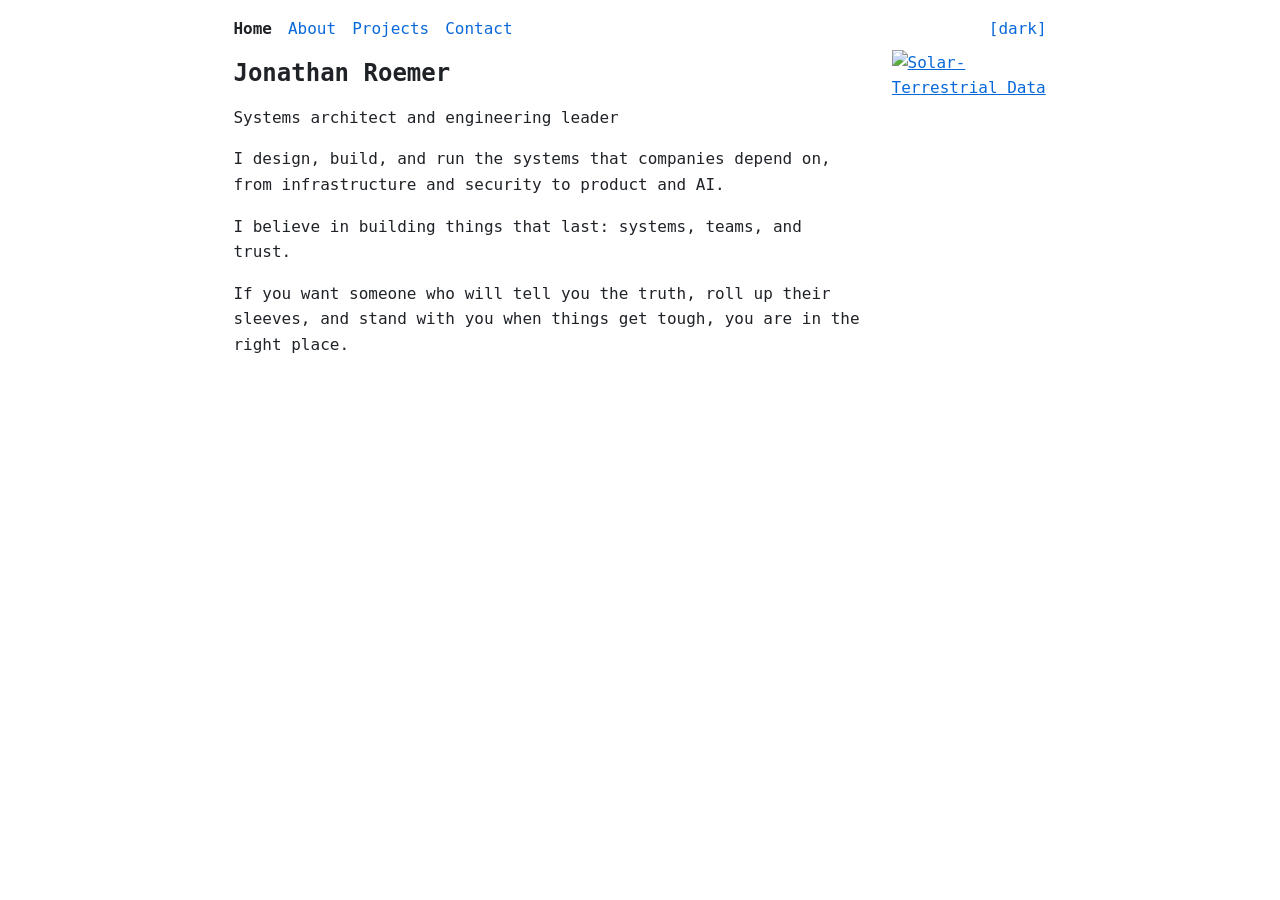
==== index.html @ d5a54487 "Point the nav at the canonical URLs The Workers asset server serves about.html at /about and 307s /a" ====
<!doctype html>
<html lang="en">
  <head>
    <meta charset="utf-8" />
    <meta name="viewport" content="width=device-width, initial-scale=1" />
    <title>Jonathan Roemer</title>
    <meta
      name="description"
      content="Systems architect and engineering leader. Infrastructure, security, and AI."
    />
    <link rel="stylesheet" href="style.css" />
    <script src="theme.js" defer></script>
  </head>
  <body>
    <a href="#main" class="visually-hidden">Skip to content</a>
    <div class="page-wrapper">
      <header>
        <nav>
          <a href="/" aria-current="page">Home</a>
          <a href="/about">About</a>
          <a href="/projects">Projects</a>
          <a href="/contact">Contact</a>
          <button
            class="theme-toggle"
            id="theme-toggle"
            onclick="toggleTheme()"
            type="button"
          >
            [dark]
          </button>
        </nav>
      </header>
      <div class="content-wrap">
        <main id="main">
          <h1>Jonathan Roemer</h1>
          <p>Systems architect and engineering leader</p>
          <p>
            I design, build, and run the systems that companies depend on, from
            infrastructure and security to product and AI.
          </p>
          <p>
            I believe in building things that last: systems, teams, and trust.
          </p>
          <p>
            If you want someone who will tell you the truth, roll up their
            sleeves, and stand with you when things get tough, you are in the
            right place.
          </p>
        </main>
        <aside class="solar-widget">
          <!-- Informational link to a third party; the host redirects to HTTPS. -->
          <!-- nosemgrep: html.security.plaintext-http-link.plaintext-http-link -->
          <a href="http://www.hamqsl.com/solar.html">
            <img
              src="http://www.hamqsl.com/solarn0nbh.php"
              width="155"
              height="530"
              title="Click to add Solar-Terrestrial Data to your website!"
              alt="Solar-Terrestrial Data"
            />
          </a>
        </aside>
      </div>
    </div>
  </body>
</html>
---- style.css ----
/* === Reset / Base === */

*,
*::before,
*::after {
  box-sizing: border-box;
}

body {
  margin: 0;
  padding: 0;
}

html {
  scroll-behavior: smooth;
}

/* === Font Face === */

@font-face {
  font-family: "Atkinson Hyperlegible Mono";
  font-style: normal;
  font-weight: 400;
  font-display: swap;
  src: url(fonts/AtkinsonHyperlegibleMono-Regular.woff2) format("woff2");
}

@font-face {
  font-family: "Atkinson Hyperlegible Mono";
  font-style: normal;
  font-weight: 700;
  font-display: swap;
  src: url(fonts/AtkinsonHyperlegibleMono-Bold.woff2) format("woff2");
}

/* === Color Scheme: Light (default) === */

:root {
  --bg: #ffffff;
  --text: #1f2328;
  --accent: #0969da;
  --accent-hover: #218bff;
  --muted: #6e7781;
  --secondary: #57606a;
  --border: #d0d7de;
  --code-bg: #f6f8fa;
  --red: #cf222e;
  --green: #116329;
  --yellow: #4d2d00;
  --magenta: #8250df;
  --cyan: #1b7c83;
}

/* === Color Scheme: Dark (auto) === */

@media (prefers-color-scheme: dark) {
  :root {
    --bg: #30363d;
    --text: #e6edf3;
    --accent: #58a6ff;
    --accent-hover: #79c0ff;
    --muted: #b1bac4;
    --secondary: #6e7681;
    --border: #484f58;
    --code-bg: #484f58;
    --red: #ff7b72;
    --green: #3fb950;
    --yellow: #d29922;
    --magenta: #bc8cff;
    --cyan: #39c5cf;
  }
}

/* === Manual Theme Overrides === */

html[data-theme="light"] {
  --bg: #ffffff;
  --text: #1f2328;
  --accent: #0969da;
  --accent-hover: #218bff;
  --muted: #6e7781;
  --secondary: #57606a;
  --border: #d0d7de;
  --code-bg: #f6f8fa;
  --red: #cf222e;
  --green: #116329;
  --yellow: #4d2d00;
  --magenta: #8250df;
  --cyan: #1b7c83;
}

html[data-theme="dark"] {
  --bg: #30363d;
  --text: #e6edf3;
  --accent: #58a6ff;
  --accent-hover: #79c0ff;
  --muted: #b1bac4;
  --secondary: #6e7681;
  --border: #484f58;
  --code-bg: #484f58;
  --red: #ff7b72;
  --green: #3fb950;
  --yellow: #d29922;
  --magenta: #bc8cff;
  --cyan: #39c5cf;
}

/* === Layout === */

body {
  font-family: "Atkinson Hyperlegible Mono", monospace;
  color: var(--text);
  background: var(--bg);
  line-height: 1.6;
}

.page-wrapper {
  width: max-content;
  max-width: 95vw;
  margin: 0 auto;
  padding: 0 1rem;
}

.content-wrap {
  display: flex;
  gap: 2rem;
  align-items: flex-start;
}

main {
  width: 65ch;
  flex-shrink: 0;
  padding: 1rem 0;
}

.solar-widget {
  display: flex;
  justify-content: center;
  padding: 0.5rem 0 1rem;
  /* Reserve the column so the page does not reflow when the image arrives. */
  flex: 0 0 155px;
}

.solar-widget img {
  display: block;
  width: 155px;
  height: auto;
  aspect-ratio: 155 / 530;
  max-width: 100%;
}

/* === Typography === */

h1,
h2,
h3 {
  font-weight: 700;
  line-height: 1.3;
}

h1 {
  font-size: 1.5rem;
  margin-top: 0;
}

h2 {
  font-size: 1.25rem;
}

h3 {
  font-size: 1.1rem;
}

a {
  color: var(--accent);
}

a:hover,
a:focus {
  color: var(--accent-hover);
}

p {
  margin: 1rem 0;
}

/* === Navigation === */

header {
  padding: 1rem 0 0;
}

nav {
  display: flex;
  flex-wrap: wrap;
  align-items: center;
  gap: 1rem;
}

nav a {
  text-decoration: none;
}

nav a:hover,
nav a:focus {
  text-decoration: underline;
}

nav a[aria-current="page"] {
  font-weight: 700;
  text-decoration: none;
  color: var(--text);
}

.theme-toggle {
  background: none;
  border: none;
  color: var(--accent);
  font-family: inherit;
  font-size: inherit;
  cursor: pointer;
  padding: 0;
  margin-left: auto;
}

.theme-toggle:hover,
.theme-toggle:focus {
  color: var(--accent-hover);
}

/* === Content Elements === */

hr {
  border: none;
  border-top: 1px solid var(--border);
  margin: 2rem 0;
}

blockquote {
  border-left: 3px solid var(--border);
  margin: 1rem 0;
  padding: 0.25rem 1rem;
  color: var(--secondary);
}

code {
  background: var(--code-bg);
  padding: 0.15rem 0.3rem;
  font-family: inherit;
  font-size: 0.95em;
}

/* === EchoLink node tooltip === */

.leet-node {
  position: relative;
}

.leet-node::after {
  content: "For l33t :D";
  position: absolute;
  left: 50%;
  bottom: calc(100% + 0.45rem);
  transform: translateX(-50%);
  background: var(--code-bg);
  border: 1px solid var(--border);
  color: var(--text);
  font-size: 0.75rem;
  line-height: 1.4;
  padding: 0.05rem 0.4rem;
  white-space: nowrap;
  z-index: 1;
}

.leet-node::before,
.leet-node::after {
  opacity: 0;
  visibility: hidden;
  transition:
    opacity 0.1s ease-out,
    visibility 0.1s;
}

.leet-node:hover::before,
.leet-node:hover::after {
  opacity: 1;
  visibility: visible;
}

.leet-node::before {
  content: "";
  position: absolute;
  left: 50%;
  bottom: calc(100% + 0.1rem);
  transform: translateX(-50%);
  border: 0.35rem solid transparent;
  border-bottom-width: 0;
  border-top-color: var(--border);
  z-index: 1;
}

/* === Work Highlights === */

article {
  margin: 2rem 0;
}

article h2 {
  margin-bottom: 0.5rem;
}

article p {
  margin: 0.5rem 0;
}

/* === Projects === */

.project-status {
  color: var(--muted);
  font-weight: 400;
  font-size: 0.875rem;
}

/* === Footer === */

footer {
  padding: 1rem 0;
  color: var(--muted);
  font-size: 0.875rem;
}

footer hr {
  margin: 1.5rem 0 1rem;
}

/* === Utility === */

.visually-hidden {
  position: absolute;
  width: 1px;
  height: 1px;
  padding: 0;
  margin: -1px;
  overflow: hidden;
  clip: rect(0, 0, 0, 0);
  white-space: nowrap;
  border: 0;
}

/* === Print === */

@media print {
  body {
    color: #000;
    background: #fff;
  }

  a {
    color: #000;
    text-decoration: underline;
  }

  nav,
  .theme-toggle {
    display: none;
  }

  .leet-node::before,
  .leet-node::after {
    display: none;
  }
}

/* === Responsive === */

@media (max-width: 768px) {
  h1 {
    font-size: 1.3rem;
  }

  h2 {
    font-size: 1.15rem;
  }

  .page-wrapper {
    width: auto;
    max-width: 100%;
  }

  .content-wrap {
    display: block;
  }

  main {
    width: auto;
    padding: 0.75rem 0;
  }

  header {
    padding: 0.75rem 0 0;
  }

  footer {
    padding: 0.75rem 0;
  }
}
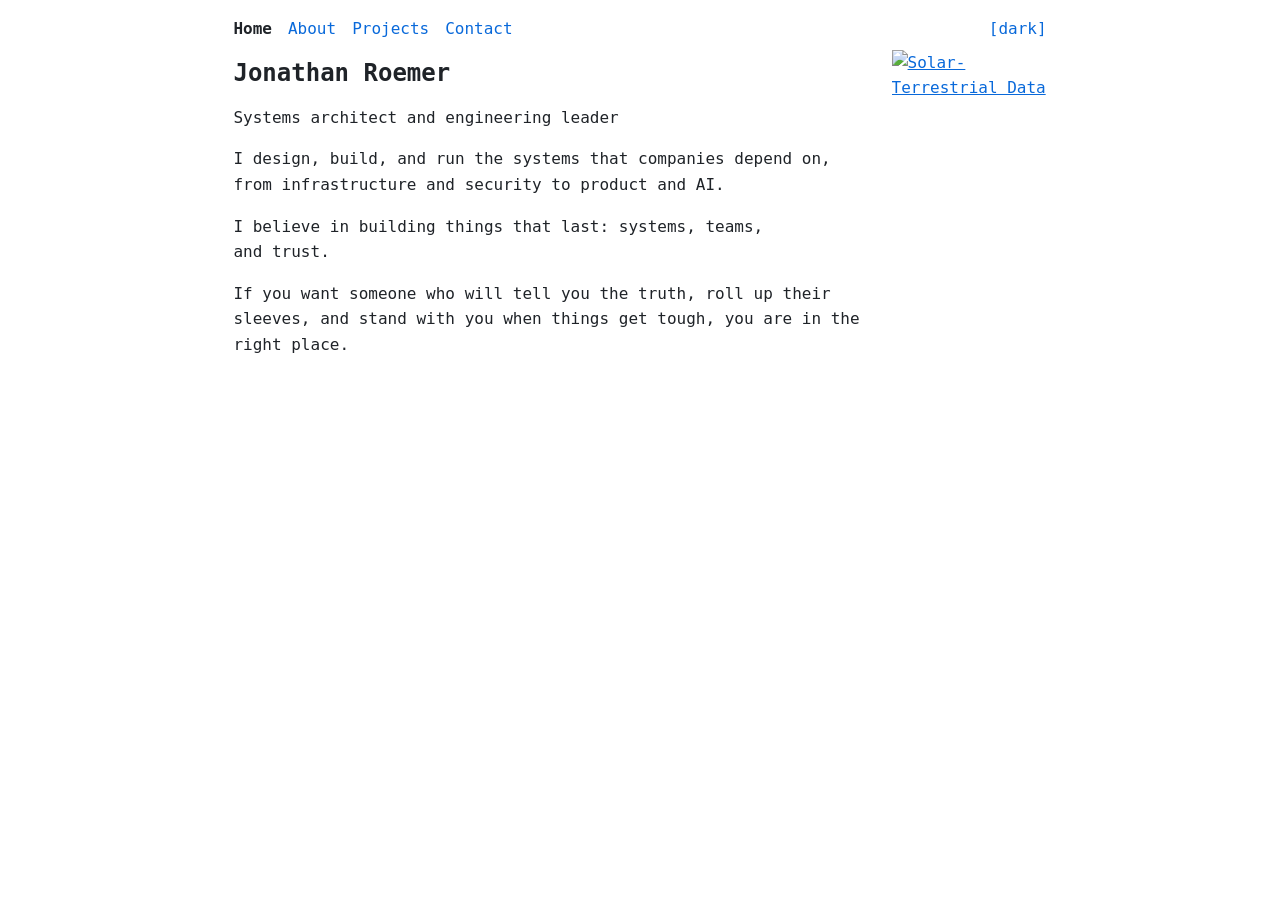
==== commit 2e7a5d87: "Adopt modern-web niceties: OG tags, view transitions, prerender - Open Graph, Twitter card, and cano" ====
--- a/index.html
+++ b/index.html
@@ -8,8 +8,19 @@
       name="description"
       content="Systems architect and engineering leader. Infrastructure, security, and AI."
     />
+    <link rel="canonical" href="https://pid1.space/" />
+    <meta property="og:type" content="website" />
+    <meta property="og:site_name" content="Jonathan Roemer" />
+    <meta property="og:title" content="Jonathan Roemer" />
+    <meta property="og:description" content="Systems architect and engineering leader. Infrastructure, security, and AI." />
+    <meta property="og:url" content="https://pid1.space/" />
+    <meta name="twitter:card" content="summary" />
+    <meta name="color-scheme" content="light dark" />
     <link rel="stylesheet" href="style.css" />
     <script src="theme.js" defer></script>
+    <script type="speculationrules">
+      { "prerender": [{ "where": { "href_matches": "/*" }, "eagerness": "moderate" }] }
+    </script>
   </head>
   <body>
     <a href="#main" class="visually-hidden">Skip to content</a>
--- a/style.css
+++ b/style.css
@@ -13,6 +13,22 @@
 
 html {
   scroll-behavior: smooth;
+}
+
+/* Cross-fade between pages on same-origin navigation. Browsers without
+   support simply navigate normally. */
+@view-transition {
+  navigation: auto;
+}
+
+@media (prefers-reduced-motion: reduce) {
+  html {
+    scroll-behavior: auto;
+  }
+
+  @view-transition {
+    navigation: none;
+  }
 }
 
 /* === Font Face === */
@@ -36,6 +52,7 @@
 /* === Color Scheme: Light (default) === */
 
 :root {
+  color-scheme: light dark;
   --bg: #ffffff;
   --text: #1f2328;
   --accent: #0969da;
@@ -74,6 +91,7 @@
 /* === Manual Theme Overrides === */
 
 html[data-theme="light"] {
+  color-scheme: light;
   --bg: #ffffff;
   --text: #1f2328;
   --accent: #0969da;
@@ -90,6 +108,7 @@
 }
 
 html[data-theme="dark"] {
+  color-scheme: dark;
   --bg: #30363d;
   --text: #e6edf3;
   --accent: #58a6ff;
@@ -156,6 +175,16 @@
 h3 {
   font-weight: 700;
   line-height: 1.3;
+}
+
+h1,
+h2,
+h3 {
+  text-wrap: balance;
+}
+
+p {
+  text-wrap: pretty;
 }
 
 h1 {
@@ -305,7 +334,7 @@
   margin: 2rem 0;
 }
 
-article h2 {
+article h3 {
   margin-bottom: 0.5rem;
 }
 
@@ -314,6 +343,22 @@
 }
 
 /* === Projects === */
+
+/* The grouping heading carries the space; the first project under it should
+   not add its own on top. */
+.project-group + .project-group {
+  margin-top: 2.5rem;
+}
+
+.project-group > h2 {
+  margin-bottom: 0;
+  padding-bottom: 0.3rem;
+  border-bottom: 1px solid var(--border);
+}
+
+.project-group > article:first-of-type {
+  margin-top: 1rem;
+}
 
 .project-status {
   color: var(--muted);
@@ -347,6 +392,22 @@
   border: 0;
 }
 
+/* The skip link stays hidden until a keyboard user tabs to it. */
+.visually-hidden:focus {
+  position: fixed;
+  top: 0.5rem;
+  left: 0.5rem;
+  width: auto;
+  height: auto;
+  padding: 0.25rem 0.5rem;
+  margin: 0;
+  overflow: visible;
+  clip: auto;
+  background: var(--bg);
+  border: 1px solid var(--border);
+  z-index: 10;
+}
+
 /* === Print === */
 
 @media print {
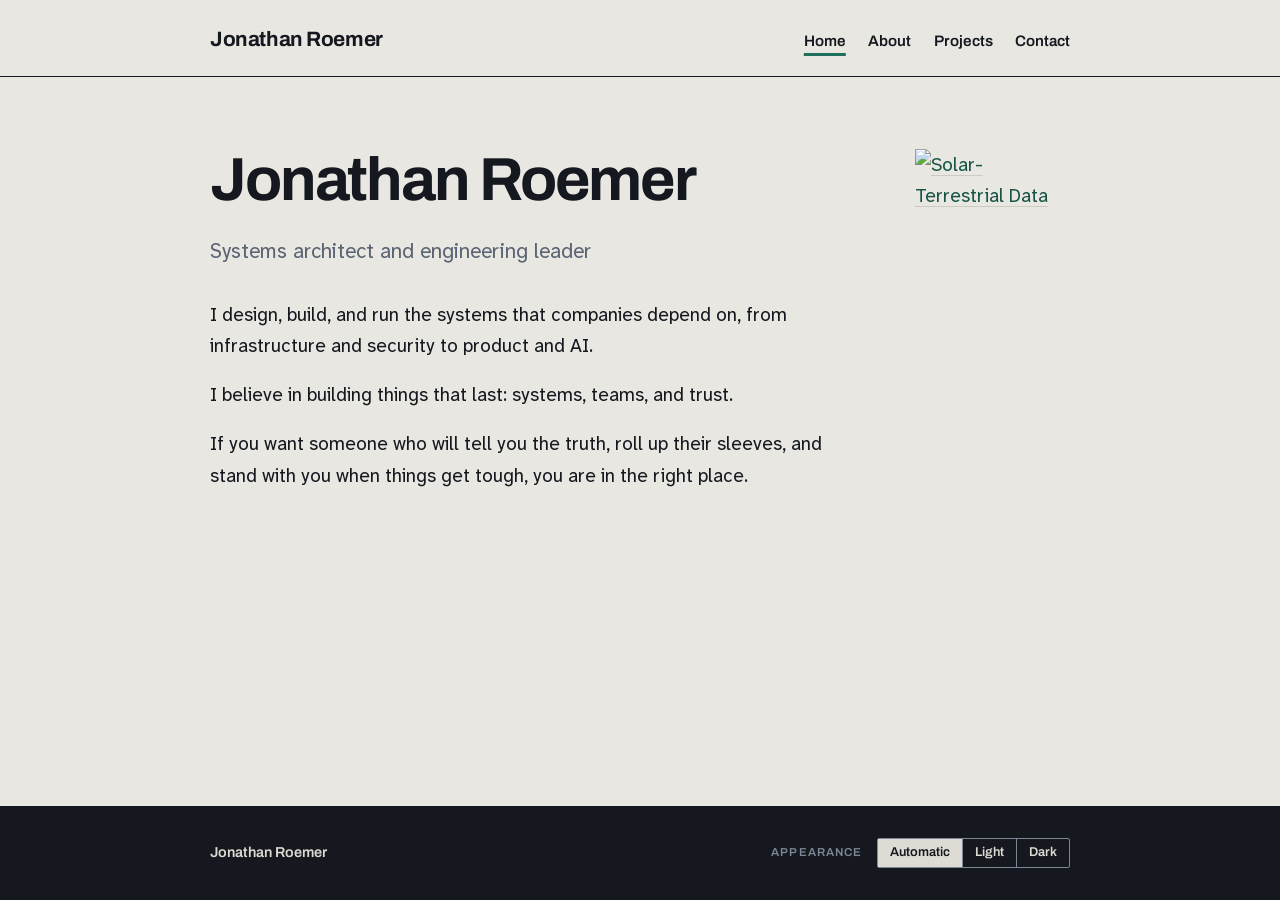
==== commit 489c997a: "Redesign the site on the Cygnus Strategy design system Stone ground, ink structure and verdigris sig" ====
--- a/index.html
+++ b/index.html
@@ -16,6 +16,10 @@
     <meta property="og:url" content="https://pid1.space/" />
     <meta name="twitter:card" content="summary" />
     <meta name="color-scheme" content="light dark" />
+    <script type="application/ld+json">{"@context": "https://schema.org", "@type": "Person", "@id": "https://pid1.space/#me", "name": "Jonathan Roemer", "url": "https://pid1.space/", "description": "Systems architect and engineering leader. Infrastructure, security, and AI.", "jobTitle": "Senior Principal Systems Architect", "worksFor": [{"@type": "Organization", "name": "Cytracom"}, {"@type": "Organization", "name": "Cygnus Strategy", "url": "https://cygnusstrategy.com/"}], "alumniOf": [{"@type": "CollegeOrUniversity", "name": "University of Connecticut"}, {"@type": "CollegeOrUniversity", "name": "Arcadia University"}], "sameAs": ["https://github.com/pid1", "https://linkedin.com/in/jroemer", "https://www.qrz.com/db/KA1PID"]}</script>
+    <script>try{var t=localStorage.getItem("theme");if(t==="light"||t==="dark")document.documentElement.setAttribute("data-theme",t)}catch(e){}</script>
+    <link rel="preload" href="fonts/AtkinsonHyperlegibleNext-Variable.woff2" as="font" type="font/woff2" crossorigin />
+    <link rel="preload" href="fonts/Archivo-500-700.woff2" as="font" type="font/woff2" crossorigin />
     <link rel="stylesheet" href="style.css" />
     <script src="theme.js" defer></script>
     <script type="speculationrules">
@@ -24,54 +28,69 @@
   </head>
   <body>
     <a href="#main" class="visually-hidden">Skip to content</a>
-    <div class="page-wrapper">
-      <header>
-        <nav>
+    <header class="masthead">
+      <div class="wrap masthead-inner">
+        <a class="masthead-name" href="/">Jonathan Roemer</a>
+        <nav aria-label="Main">
           <a href="/" aria-current="page">Home</a>
           <a href="/about">About</a>
           <a href="/projects">Projects</a>
           <a href="/contact">Contact</a>
-          <button
-            class="theme-toggle"
-            id="theme-toggle"
-            onclick="toggleTheme()"
-            type="button"
-          >
-            [dark]
-          </button>
         </nav>
-      </header>
-      <div class="content-wrap">
-        <main id="main">
-          <h1>Jonathan Roemer</h1>
-          <p>Systems architect and engineering leader</p>
-          <p>
-            I design, build, and run the systems that companies depend on, from
-            infrastructure and security to product and AI.
-          </p>
-          <p>
-            I believe in building things that last: systems, teams, and trust.
-          </p>
-          <p>
-            If you want someone who will tell you the truth, roll up their
-            sleeves, and stand with you when things get tough, you are in the
-            right place.
-          </p>
-        </main>
-        <aside class="solar-widget">
-          <!-- Informational link to a third party; the host redirects to HTTPS. -->
-          <!-- nosemgrep: html.security.plaintext-http-link.plaintext-http-link -->
-          <a href="http://www.hamqsl.com/solar.html">
-            <img
-              src="http://www.hamqsl.com/solarn0nbh.php"
-              width="155"
-              height="530"
-              title="Click to add Solar-Terrestrial Data to your website!"
-              alt="Solar-Terrestrial Data"
-            />
-          </a>
-        </aside>
       </div>
+    </header>
+    <div class="wrap content-wrap">
+      <main id="main">
+        <h1>Jonathan Roemer</h1>
+        <p class="standfirst">Systems architect and engineering leader</p>
+        <p>
+          I design, build, and run the systems that companies depend on, from
+          infrastructure and security to product and AI.
+        </p>
+        <p>
+          I believe in building things that last: systems, teams, and trust.
+        </p>
+        <p>
+          If you want someone who will tell you the truth, roll up their
+          sleeves, and stand with you when things get tough, you are in the
+          right place.
+        </p>
+      </main>
+      <aside class="solar-widget">
+        <!-- Informational link to a third party; the host redirects to HTTPS. -->
+        <!-- nosemgrep: html.security.plaintext-http-link.plaintext-http-link -->
+        <a href="http://www.hamqsl.com/solar.html">
+          <img
+            src="http://www.hamqsl.com/solarn0nbh.php"
+            width="155"
+            height="530"
+            title="Click to add Solar-Terrestrial Data to your website!"
+            alt="Solar-Terrestrial Data"
+          />
+        </a>
+      </aside>
     </div>
+    <footer class="site-footer">
+      <div class="wrap footer-inner">
+        <p class="footer-name">Jonathan Roemer</p>
+        <fieldset class="appearance" id="appearance" hidden>
+          <legend>Appearance</legend>
+          <div class="appearance-options">
+            <label><input type="radio" name="appearance" value="auto" checked /><span>Automatic</span></label>
+            <label><input type="radio" name="appearance" value="light" /><span>Light</span></label>
+            <label><input type="radio" name="appearance" value="dark" /><span>Dark</span></label>
+          </div>
+        </fieldset>
+      </div>
+    </footer>
+    <script src="https://storage.ko-fi.com/cdn/scripts/overlay-widget.js"></script>
+    <script>
+      kofiWidgetOverlay.draw('pid1', {
+        'type': 'floating-chat',
+        'floating-chat.donateButton.text': 'Support me',
+        'floating-chat.donateButton.background-color': '#f45d22',
+        'floating-chat.donateButton.text-color': '#fff'
+      });
+    </script>
   </body>
 </html>
--- a/style.css
+++ b/style.css
@@ -1,3 +1,97 @@
+/* pid1.space, on the Cygnus Strategy design system: stone ground, ink
+   structure, verdigris signal, the ruled stack. */
+
+/* === Fonts (self-hosted Latin subsets, OFL-1.1) === */
+
+@font-face {
+  font-family: "Archivo";
+  font-style: normal;
+  font-weight: 500 700;
+  font-display: swap;
+  src: url(fonts/Archivo-500-700.woff2) format("woff2");
+}
+
+@font-face {
+  font-family: "Atkinson Hyperlegible Next";
+  font-style: normal;
+  font-weight: 200 800;
+  font-display: swap;
+  src: url(fonts/AtkinsonHyperlegibleNext-Variable.woff2) format("woff2");
+}
+
+@font-face {
+  font-family: "Atkinson Hyperlegible Mono";
+  font-style: normal;
+  font-weight: 200 800;
+  font-display: swap;
+  src: url(fonts/AtkinsonHyperlegibleMono-Variable.woff2) format("woff2");
+}
+
+/* === Tokens: Light (default) === */
+
+:root {
+  color-scheme: light;
+  --stone: #e9e7e2;
+  --paper: #f6f5f2;
+  --ink: #15191f;
+  --slate: #5a6472;
+  --verdigris: #1f6f5c;
+  --verdigris-deep: #175446;
+  --amber: #8a5a12;
+  --rule: rgba(21, 25, 31, 0.14);
+  --rule-soft: rgba(21, 25, 31, 0.08);
+  --band: #15191f;
+  --stone-deep: #dedbd4;
+  --slate-soft: #7c8694;
+  /* The footer band is dark in both themes, so its focus ring uses the
+     light-on-dark verdigris. */
+  --verdigris-on-band: #4fb39a;
+
+  --font-display: "Archivo", system-ui, sans-serif;
+  --font-text: "Atkinson Hyperlegible Next", system-ui, sans-serif;
+  --font-mono: "Atkinson Hyperlegible Mono", ui-monospace, monospace;
+
+  --gutter: clamp(1.25rem, 5vw, 3.5rem);
+  --column: 860px;
+  --ease: cubic-bezier(0.2, 0.7, 0.3, 1);
+}
+
+/* === Tokens: Dark (follows the OS unless Light is chosen) === */
+
+@media (prefers-color-scheme: dark) {
+  :root:not([data-theme="light"]) {
+    color-scheme: dark;
+    --stone: #14181d;
+    --paper: #1c2128;
+    --ink: #ebe9e4;
+    --slate: #a3adb9;
+    --verdigris: #4fb39a;
+    --verdigris-deep: #7fd3bb;
+    --amber: #e2ab52;
+    --rule: rgba(235, 233, 228, 0.16);
+    --rule-soft: rgba(235, 233, 228, 0.08);
+    --band: #0c0f13;
+    --stone-deep: #d8d5cd;
+    --slate-soft: #8b95a3;
+  }
+}
+
+:root[data-theme="dark"] {
+  color-scheme: dark;
+  --stone: #14181d;
+  --paper: #1c2128;
+  --ink: #ebe9e4;
+  --slate: #a3adb9;
+  --verdigris: #4fb39a;
+  --verdigris-deep: #7fd3bb;
+  --amber: #e2ab52;
+  --rule: rgba(235, 233, 228, 0.16);
+  --rule-soft: rgba(235, 233, 228, 0.08);
+  --band: #0c0f13;
+  --stone-deep: #d8d5cd;
+  --slate-soft: #8b95a3;
+}
+
 /* === Reset / Base === */
 
 *,
@@ -6,13 +100,10 @@
   box-sizing: border-box;
 }
 
-body {
-  margin: 0;
-  padding: 0;
-}
-
 html {
   scroll-behavior: smooth;
+  -webkit-text-size-adjust: 100%;
+  text-size-adjust: 100%;
 }
 
 /* Cross-fade between pages on same-origin navigation. Browsers without
@@ -21,143 +112,233 @@
   navigation: auto;
 }
 
-@media (prefers-reduced-motion: reduce) {
-  html {
-    scroll-behavior: auto;
-  }
-
-  @view-transition {
-    navigation: none;
-  }
-}
-
-/* === Font Face === */
-
-@font-face {
-  font-family: "Atkinson Hyperlegible Mono";
-  font-style: normal;
-  font-weight: 400;
-  font-display: swap;
-  src: url(fonts/AtkinsonHyperlegibleMono-Regular.woff2) format("woff2");
-}
-
-@font-face {
-  font-family: "Atkinson Hyperlegible Mono";
-  font-style: normal;
+body {
+  margin: 0;
+  min-height: 100vh;
+  display: flex;
+  flex-direction: column;
+  background: var(--stone);
+  color: var(--ink);
+  font-family: var(--font-text);
+  font-size: 1.1875rem; /* 19px */
+  line-height: 1.65;
+  overflow-wrap: break-word;
+}
+
+.wrap {
+  width: 100%;
+  max-width: calc(var(--column) + 2 * var(--gutter));
+  margin-inline: auto;
+  padding-inline: var(--gutter);
+}
+
+:focus-visible {
+  outline: 2.5px solid var(--verdigris);
+  outline-offset: 3px;
+}
+
+::selection {
+  background: var(--verdigris);
+  color: var(--stone);
+}
+
+/* === Typography === */
+
+h1,
+h2,
+h3 {
+  font-family: var(--font-display);
+  color: var(--ink);
+  text-wrap: balance;
+}
+
+h1 {
+  font-size: clamp(2.2rem, 6vw, 3.8rem);
   font-weight: 700;
-  font-display: swap;
-  src: url(fonts/AtkinsonHyperlegibleMono-Bold.woff2) format("woff2");
-}
-
-/* === Color Scheme: Light (default) === */
-
-:root {
-  color-scheme: light dark;
-  --bg: #ffffff;
-  --text: #1f2328;
-  --accent: #0969da;
-  --accent-hover: #218bff;
-  --muted: #6e7781;
-  --secondary: #57606a;
-  --border: #d0d7de;
-  --code-bg: #f6f8fa;
-  --red: #cf222e;
-  --green: #116329;
-  --yellow: #4d2d00;
-  --magenta: #8250df;
-  --cyan: #1b7c83;
-}
-
-/* === Color Scheme: Dark (auto) === */
-
-@media (prefers-color-scheme: dark) {
-  :root {
-    --bg: #30363d;
-    --text: #e6edf3;
-    --accent: #58a6ff;
-    --accent-hover: #79c0ff;
-    --muted: #b1bac4;
-    --secondary: #6e7681;
-    --border: #484f58;
-    --code-bg: #484f58;
-    --red: #ff7b72;
-    --green: #3fb950;
-    --yellow: #d29922;
-    --magenta: #bc8cff;
-    --cyan: #39c5cf;
-  }
-}
-
-/* === Manual Theme Overrides === */
-
-html[data-theme="light"] {
-  color-scheme: light;
-  --bg: #ffffff;
-  --text: #1f2328;
-  --accent: #0969da;
-  --accent-hover: #218bff;
-  --muted: #6e7781;
-  --secondary: #57606a;
-  --border: #d0d7de;
-  --code-bg: #f6f8fa;
-  --red: #cf222e;
-  --green: #116329;
-  --yellow: #4d2d00;
-  --magenta: #8250df;
-  --cyan: #1b7c83;
-}
-
-html[data-theme="dark"] {
-  color-scheme: dark;
-  --bg: #30363d;
-  --text: #e6edf3;
-  --accent: #58a6ff;
-  --accent-hover: #79c0ff;
-  --muted: #b1bac4;
-  --secondary: #6e7681;
-  --border: #484f58;
-  --code-bg: #484f58;
-  --red: #ff7b72;
-  --green: #3fb950;
-  --yellow: #d29922;
-  --magenta: #bc8cff;
-  --cyan: #39c5cf;
-}
-
-/* === Layout === */
-
-body {
-  font-family: "Atkinson Hyperlegible Mono", monospace;
-  color: var(--text);
-  background: var(--bg);
-  line-height: 1.6;
-}
-
-.page-wrapper {
-  width: max-content;
-  max-width: 95vw;
-  margin: 0 auto;
-  padding: 0 1rem;
-}
+  letter-spacing: -0.035em;
+  line-height: 1.05;
+  margin: 0 0 1.5rem;
+}
+
+h2 {
+  font-size: clamp(1.6rem, 3.4vw, 2.3rem);
+  font-weight: 600;
+  letter-spacing: -0.022em;
+  line-height: 1.15;
+  margin: 3rem 0 1rem;
+}
+
+h3 {
+  font-size: 1.2rem;
+  font-weight: 600;
+  letter-spacing: -0.01em;
+  line-height: 1.3;
+  margin: 0;
+}
+
+p {
+  margin: 0 0 1.1rem;
+  text-wrap: pretty;
+}
+
+main p,
+main li {
+  max-width: 66ch;
+}
+
+.standfirst {
+  font-size: 1.3rem;
+  line-height: 1.45;
+  color: var(--slate);
+  margin-bottom: 2rem;
+}
+
+a {
+  color: var(--verdigris-deep);
+  text-decoration-line: underline;
+  text-decoration-thickness: 1px;
+  text-decoration-color: var(--rule);
+  text-underline-offset: 0.2em;
+}
+
+a:hover {
+  text-decoration-color: var(--verdigris);
+  text-decoration-thickness: 2px;
+  transition:
+    text-decoration-color 180ms var(--ease),
+    color 180ms var(--ease);
+}
+
+ul {
+  margin: 0 0 1.25rem;
+  padding-left: 1.25rem;
+}
+
+li {
+  margin: 0.35rem 0;
+}
+
+li::marker {
+  color: var(--slate);
+}
+
+code {
+  font-family: var(--font-mono);
+  font-size: 0.88em;
+  background: var(--paper);
+  border: 1px solid var(--rule-soft);
+  border-radius: 2px;
+  padding: 0.05em 0.3em;
+}
+
+hr {
+  border: none;
+  border-top: 1px solid var(--rule);
+  margin: 2.5rem 0;
+}
+
+blockquote {
+  margin: 1.5rem 0;
+  padding: 0.25rem 0 0.25rem 1.25rem;
+  border-left: 3px solid var(--verdigris);
+}
+
+.label-caps {
+  font-family: var(--font-display);
+  font-weight: 600;
+  font-size: 0.72rem;
+  letter-spacing: 0.1em;
+  text-transform: uppercase;
+  color: var(--slate);
+}
+
+/* === Masthead === */
+
+.masthead {
+  border-bottom: 1px solid var(--ink);
+}
+
+.masthead-inner {
+  display: flex;
+  flex-wrap: wrap;
+  align-items: baseline;
+  justify-content: space-between;
+  gap: 0.5rem 2rem;
+  padding-block: 1.4rem 1.1rem;
+}
+
+.masthead-name {
+  font-family: var(--font-display);
+  font-weight: 700;
+  font-size: 1.3rem;
+  letter-spacing: -0.02em;
+  color: var(--ink);
+  text-decoration: none;
+}
+
+.masthead-name:hover {
+  text-decoration: underline;
+  text-decoration-color: var(--verdigris);
+  text-decoration-thickness: 2px;
+}
+
+.masthead nav {
+  display: flex;
+  flex-wrap: wrap;
+  gap: 0.25rem 1.4rem;
+}
+
+.masthead nav a {
+  font-family: var(--font-display);
+  font-weight: 600;
+  font-size: 0.95rem;
+  color: var(--ink);
+  text-decoration-line: none;
+  text-underline-offset: 0.45em;
+  padding-block: 0.25rem;
+}
+
+.masthead nav a:hover {
+  text-decoration-line: underline;
+  text-decoration-color: var(--verdigris);
+  text-decoration-thickness: 2px;
+}
+
+.masthead nav a[aria-current="page"] {
+  text-decoration-line: underline;
+  text-decoration-color: var(--verdigris);
+  text-decoration-thickness: 3px;
+}
+
+/* === Page body === */
 
 .content-wrap {
-  display: flex;
-  gap: 2rem;
-  align-items: flex-start;
+  flex: 1 0 auto;
+  display: grid;
+  grid-template-columns: minmax(0, 1fr);
+  gap: 2.5rem 3rem;
+  align-items: start;
+  padding-block: clamp(2.5rem, 6vw, 4.5rem) 4rem;
 }
 
 main {
-  width: 65ch;
-  flex-shrink: 0;
-  padding: 1rem 0;
-}
-
-.solar-widget {
-  display: flex;
-  justify-content: center;
-  padding: 0.5rem 0 1rem;
-  /* Reserve the column so the page does not reflow when the image arrives. */
-  flex: 0 0 155px;
+  min-width: 0;
+}
+
+main > h1 + h2 {
+  margin-top: 1rem;
+}
+
+/* A section heading opens with a hairline: ruled sections. */
+main > h2 {
+  padding-top: 1.25rem;
+  border-top: 1px solid var(--rule);
+}
+
+/* === Solar-terrestrial widget === */
+
+.solar-widget a {
+  display: inline-block;
 }
 
 .solar-widget img {
@@ -168,115 +349,60 @@
   max-width: 100%;
 }
 
-/* === Typography === */
-
-h1,
-h2,
-h3 {
-  font-weight: 700;
-  line-height: 1.3;
-}
-
-h1,
-h2,
-h3 {
-  text-wrap: balance;
-}
-
-p {
-  text-wrap: pretty;
-}
-
-h1 {
-  font-size: 1.5rem;
+@media (min-width: 900px) {
+  .content-wrap {
+    grid-template-columns: minmax(0, 1fr) 155px;
+  }
+}
+
+/* === Projects: a ruled stack per group === */
+
+.project-group {
+  margin-top: 3rem;
+}
+
+.project-group:first-of-type {
   margin-top: 0;
 }
 
-h2 {
-  font-size: 1.25rem;
-}
-
-h3 {
-  font-size: 1.1rem;
-}
-
-a {
-  color: var(--accent);
-}
-
-a:hover,
-a:focus {
-  color: var(--accent-hover);
-}
-
-p {
-  margin: 1rem 0;
-}
-
-/* === Navigation === */
-
-header {
-  padding: 1rem 0 0;
-}
-
-nav {
-  display: flex;
-  flex-wrap: wrap;
-  align-items: center;
-  gap: 1rem;
-}
-
-nav a {
-  text-decoration: none;
-}
-
-nav a:hover,
-nav a:focus {
-  text-decoration: underline;
-}
-
-nav a[aria-current="page"] {
-  font-weight: 700;
-  text-decoration: none;
-  color: var(--text);
-}
-
-.theme-toggle {
-  background: none;
-  border: none;
-  color: var(--accent);
-  font-family: inherit;
-  font-size: inherit;
-  cursor: pointer;
+.project-group > h2 {
+  margin: 0 0 1rem;
   padding: 0;
-  margin-left: auto;
-}
-
-.theme-toggle:hover,
-.theme-toggle:focus {
-  color: var(--accent-hover);
-}
-
-/* === Content Elements === */
-
-hr {
-  border: none;
-  border-top: 1px solid var(--border);
-  margin: 2rem 0;
-}
-
-blockquote {
-  border-left: 3px solid var(--border);
-  margin: 1rem 0;
-  padding: 0.25rem 1rem;
-  color: var(--secondary);
-}
-
-code {
-  background: var(--code-bg);
-  padding: 0.15rem 0.3rem;
-  font-family: inherit;
-  font-size: 0.95em;
+  border: 0;
+}
+
+.project-list {
+  border-top: 1px solid var(--ink);
+  border-bottom: 1px solid var(--ink);
+}
+
+.project-list > article {
+  padding-block: 1.25rem;
+}
+
+.project-list > article + article {
+  border-top: 1px solid var(--rule);
+}
+
+.project-list h3 a {
+  color: var(--ink);
+}
+
+.project-list h3 a:hover {
+  color: var(--ink);
+}
+
+.project-list p {
+  color: var(--slate);
+  margin: 0.4rem 0 0;
+}
+
+.project-list .project-meta {
+  font-family: var(--font-mono);
+  font-size: 0.8rem;
+  line-height: 1.4;
+  color: var(--slate);
+  margin-top: 0.6rem;
 }
 
 /* === EchoLink node tooltip === */
@@ -291,29 +417,15 @@
   left: 50%;
   bottom: calc(100% + 0.45rem);
   transform: translateX(-50%);
-  background: var(--code-bg);
-  border: 1px solid var(--border);
-  color: var(--text);
+  background: var(--paper);
+  border: 1px solid var(--ink);
+  color: var(--ink);
+  font-family: var(--font-mono);
   font-size: 0.75rem;
   line-height: 1.4;
-  padding: 0.05rem 0.4rem;
+  padding: 0.1rem 0.45rem;
   white-space: nowrap;
   z-index: 1;
-}
-
-.leet-node::before,
-.leet-node::after {
-  opacity: 0;
-  visibility: hidden;
-  transition:
-    opacity 0.1s ease-out,
-    visibility 0.1s;
-}
-
-.leet-node:hover::before,
-.leet-node:hover::after {
-  opacity: 1;
-  visibility: visible;
 }
 
 .leet-node::before {
@@ -324,58 +436,142 @@
   transform: translateX(-50%);
   border: 0.35rem solid transparent;
   border-bottom-width: 0;
-  border-top-color: var(--border);
+  border-top-color: var(--ink);
   z-index: 1;
 }
 
-/* === Work Highlights === */
-
-article {
-  margin: 2rem 0;
-}
-
-article h3 {
-  margin-bottom: 0.5rem;
-}
-
-article p {
-  margin: 0.5rem 0;
-}
-
-/* === Projects === */
-
-/* The grouping heading carries the space; the first project under it should
-   not add its own on top. */
-.project-group + .project-group {
-  margin-top: 2.5rem;
-}
-
-.project-group > h2 {
-  margin-bottom: 0;
-  padding-bottom: 0.3rem;
-  border-bottom: 1px solid var(--border);
-}
-
-.project-group > article:first-of-type {
-  margin-top: 1rem;
-}
-
-.project-status {
-  color: var(--muted);
-  font-weight: 400;
-  font-size: 0.875rem;
-}
-
-/* === Footer === */
-
-footer {
-  padding: 1rem 0;
-  color: var(--muted);
-  font-size: 0.875rem;
-}
-
-footer hr {
-  margin: 1.5rem 0 1rem;
+.leet-node::before,
+.leet-node::after {
+  opacity: 0;
+  visibility: hidden;
+}
+
+.leet-node:hover::before,
+.leet-node:hover::after {
+  opacity: 1;
+  visibility: visible;
+  transition:
+    opacity 180ms var(--ease),
+    visibility 180ms;
+}
+
+/* === Footer band === */
+
+.site-footer {
+  background: var(--band);
+  color: var(--slate-soft);
+  font-size: 0.9rem;
+}
+
+.footer-inner {
+  display: flex;
+  flex-wrap: wrap;
+  align-items: center;
+  justify-content: space-between;
+  gap: 1.25rem 2rem;
+  padding-block: 2rem;
+}
+
+/* Keep the appearance switch clear of the floating Ko-fi button, which sits
+   over the bottom-left corner on narrow screens. */
+@media (max-width: 899px) {
+  .footer-inner {
+    padding-bottom: 6.5rem;
+  }
+}
+
+.site-footer a {
+  color: var(--stone-deep);
+}
+
+.site-footer :focus-visible {
+  outline-color: var(--verdigris-on-band);
+}
+
+.footer-name {
+  margin: 0;
+  font-family: var(--font-display);
+  font-weight: 600;
+  color: var(--stone-deep);
+}
+
+/* Appearance switch: Automatic / Light / Dark. Hidden until theme.js runs,
+   so it never appears as a dead control; without JS the site follows the OS. */
+
+.appearance {
+  display: flex;
+  flex-wrap: wrap;
+  align-items: center;
+  gap: 0.6rem 0.9rem;
+  margin: 0;
+  padding: 0;
+  border: 0;
+  min-width: 0;
+}
+
+.appearance[hidden] {
+  display: none;
+}
+
+.appearance legend {
+  float: left;
+  padding: 0;
+  font-family: var(--font-display);
+  font-weight: 600;
+  font-size: 0.72rem;
+  letter-spacing: 0.1em;
+  text-transform: uppercase;
+  color: var(--slate-soft);
+}
+
+.appearance-options {
+  display: flex;
+  border: 1px solid var(--slate-soft);
+  border-radius: 2px;
+}
+
+.appearance-options label {
+  position: relative;
+  cursor: pointer;
+}
+
+.appearance-options label + label {
+  border-left: 1px solid var(--slate-soft);
+}
+
+.appearance-options input {
+  position: absolute;
+  opacity: 0;
+  inset: 0;
+  margin: 0;
+  cursor: pointer;
+}
+
+.appearance-options span {
+  display: block;
+  padding: 0.4rem 0.75rem;
+  font-family: var(--font-display);
+  font-weight: 600;
+  font-size: 0.8rem;
+  line-height: 1.2;
+  color: var(--stone-deep);
+}
+
+.appearance-options input:checked + span {
+  background: var(--stone-deep);
+  color: var(--band);
+}
+
+.appearance-options label:hover input:not(:checked) + span {
+  text-decoration: underline;
+  text-decoration-color: var(--verdigris-on-band);
+  text-decoration-thickness: 2px;
+  text-underline-offset: 0.3em;
+}
+
+.appearance-options input:focus-visible + span {
+  outline: 2.5px solid var(--verdigris-on-band);
+  outline-offset: 3px;
 }
 
 /* === Utility === */
@@ -395,17 +591,39 @@
 /* The skip link stays hidden until a keyboard user tabs to it. */
 .visually-hidden:focus {
   position: fixed;
-  top: 0.5rem;
-  left: 0.5rem;
+  top: 0.75rem;
+  left: 0.75rem;
   width: auto;
   height: auto;
-  padding: 0.25rem 0.5rem;
+  padding: 0.5rem 0.85rem;
   margin: 0;
   overflow: visible;
   clip: auto;
-  background: var(--bg);
-  border: 1px solid var(--border);
+  white-space: normal;
+  background: var(--ink);
+  color: var(--stone);
+  font-family: var(--font-display);
+  font-weight: 600;
+  text-decoration: none;
   z-index: 10;
+}
+
+/* === Reduced motion === */
+
+@media (prefers-reduced-motion: reduce) {
+  html {
+    scroll-behavior: auto;
+  }
+
+  @view-transition {
+    navigation: none;
+  }
+
+  *,
+  *::before,
+  *::after {
+    transition: none !important;
+  }
 }
 
 /* === Print === */
@@ -421,8 +639,9 @@
     text-decoration: underline;
   }
 
-  nav,
-  .theme-toggle {
+  .masthead nav,
+  .site-footer,
+  .solar-widget {
     display: none;
   }
 
@@ -431,37 +650,3 @@
     display: none;
   }
 }
-
-/* === Responsive === */
-
-@media (max-width: 768px) {
-  h1 {
-    font-size: 1.3rem;
-  }
-
-  h2 {
-    font-size: 1.15rem;
-  }
-
-  .page-wrapper {
-    width: auto;
-    max-width: 100%;
-  }
-
-  .content-wrap {
-    display: block;
-  }
-
-  main {
-    width: auto;
-    padding: 0.75rem 0;
-  }
-
-  header {
-    padding: 0.75rem 0 0;
-  }
-
-  footer {
-    padding: 0.75rem 0;
-  }
-}
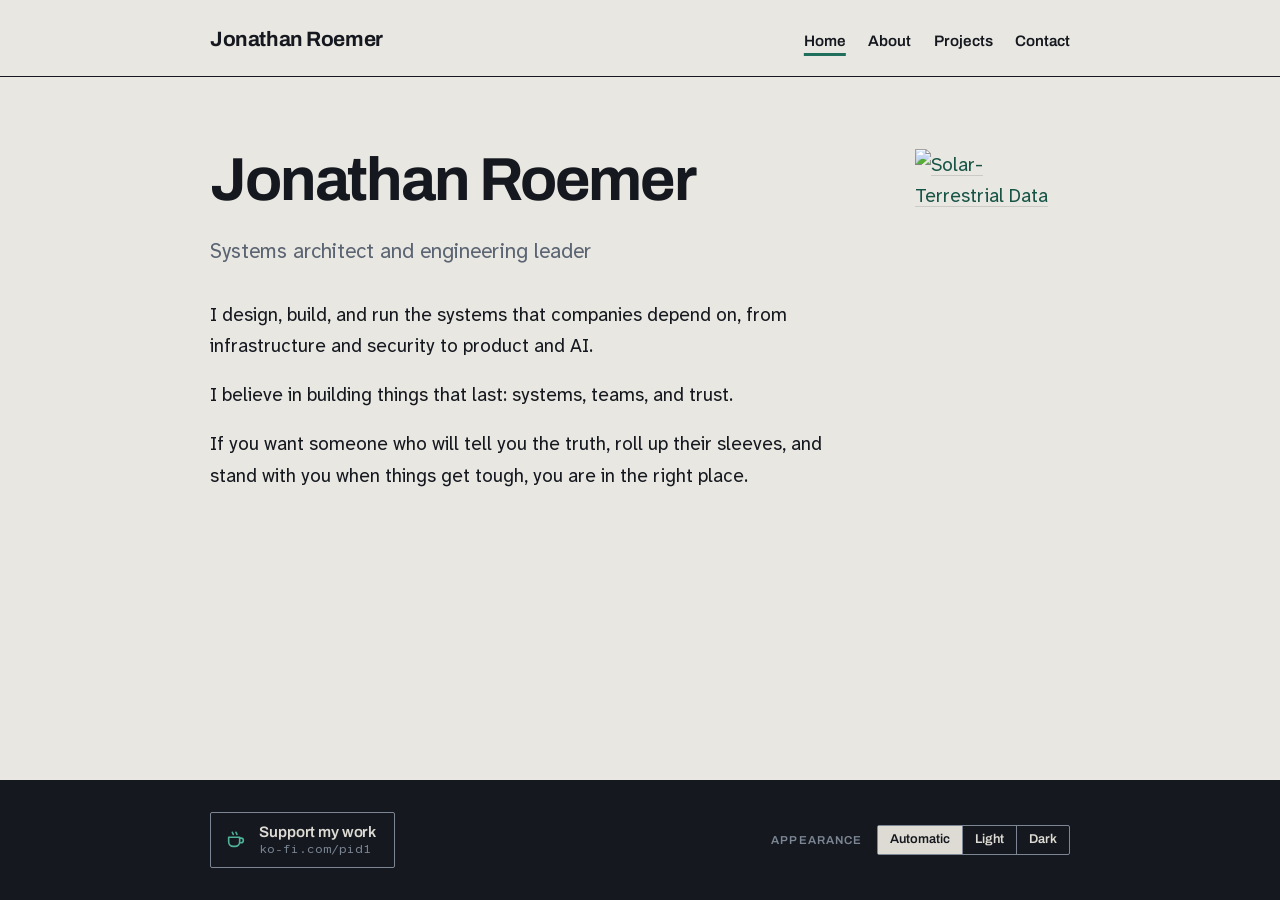
==== commit 035fae60: "Footer: a Support my work link replaces the Ko-fi widget The floating Ko-fi button loaded a third-pa" ====
--- a/index.html
+++ b/index.html
@@ -72,7 +72,10 @@
     </div>
     <footer class="site-footer">
       <div class="wrap footer-inner">
-        <p class="footer-name">Jonathan Roemer</p>
+        <a class="support" href="https://ko-fi.com/pid1" rel="me noopener">
+          <svg class="support-icon" viewBox="0 0 24 24" width="22" height="22" aria-hidden="true" fill="none" stroke="currentColor" stroke-width="1.75" stroke-linecap="round" stroke-linejoin="round"><path d="M4 9h12v5a5 5 0 0 1-5 5H9a5 5 0 0 1-5-5V9z"/><path d="M16 10h1.5a2.5 2.5 0 0 1 0 5H16"/><path d="M8 3.5c0 1 1 1.5 1 2.5M12 3.5c0 1 1 1.5 1 2.5"/></svg>
+          <span class="support-text"><span class="support-label">Support my work</span><span class="support-where">ko-fi.com/pid1</span></span>
+        </a>
         <fieldset class="appearance" id="appearance" hidden>
           <legend>Appearance</legend>
           <div class="appearance-options">
@@ -83,14 +86,5 @@
         </fieldset>
       </div>
     </footer>
-    <script src="https://storage.ko-fi.com/cdn/scripts/overlay-widget.js"></script>
-    <script>
-      kofiWidgetOverlay.draw('pid1', {
-        'type': 'floating-chat',
-        'floating-chat.donateButton.text': 'Support me',
-        'floating-chat.donateButton.background-color': '#f45d22',
-        'floating-chat.donateButton.text-color': '#fff'
-      });
-    </script>
   </body>
 </html>
--- a/style.css
+++ b/style.css
@@ -472,14 +472,6 @@
   padding-block: 2rem;
 }
 
-/* Keep the appearance switch clear of the floating Ko-fi button, which sits
-   over the bottom-left corner on narrow screens. */
-@media (max-width: 899px) {
-  .footer-inner {
-    padding-bottom: 6.5rem;
-  }
-}
-
 .site-footer a {
   color: var(--stone-deep);
 }
@@ -488,11 +480,55 @@
   outline-color: var(--verdigris-on-band);
 }
 
-.footer-name {
-  margin: 0;
-  font-family: var(--font-display);
-  font-weight: 600;
+/* Support link: replaces Ko-fi's floating button with a quiet ghost button on
+   the band. Ko-fi's orange stays out; the cup and the destination carry it. */
+.site-footer a.support {
+  display: inline-flex;
+  align-items: center;
+  gap: 0.75rem;
+  min-height: 3.5rem;
+  padding: 0.5rem 1.1rem 0.5rem 0.9rem;
+  border: 1px solid var(--slate-soft);
+  border-radius: 2px;
   color: var(--stone-deep);
+  text-decoration: none;
+  transition: border-color 180ms var(--ease);
+}
+
+.support-icon {
+  flex: none;
+  color: var(--verdigris-on-band);
+}
+
+.support-text {
+  display: flex;
+  flex-direction: column;
+  gap: 0.1rem;
+  line-height: 1.2;
+}
+
+.support-label {
+  font-family: var(--font-display);
+  font-weight: 600;
+  font-size: 0.95rem;
+  letter-spacing: -0.01em;
+}
+
+.support-where {
+  font-family: var(--font-mono);
+  font-size: 0.78rem;
+  color: var(--slate-soft);
+}
+
+.site-footer a.support:hover {
+  border-color: var(--verdigris-on-band);
+}
+
+.site-footer a.support:hover .support-label {
+  text-decoration: underline;
+  text-decoration-color: var(--verdigris-on-band);
+  text-decoration-thickness: 2px;
+  text-underline-offset: 0.3em;
 }
 
 /* Appearance switch: Automatic / Light / Dark. Hidden until theme.js runs,
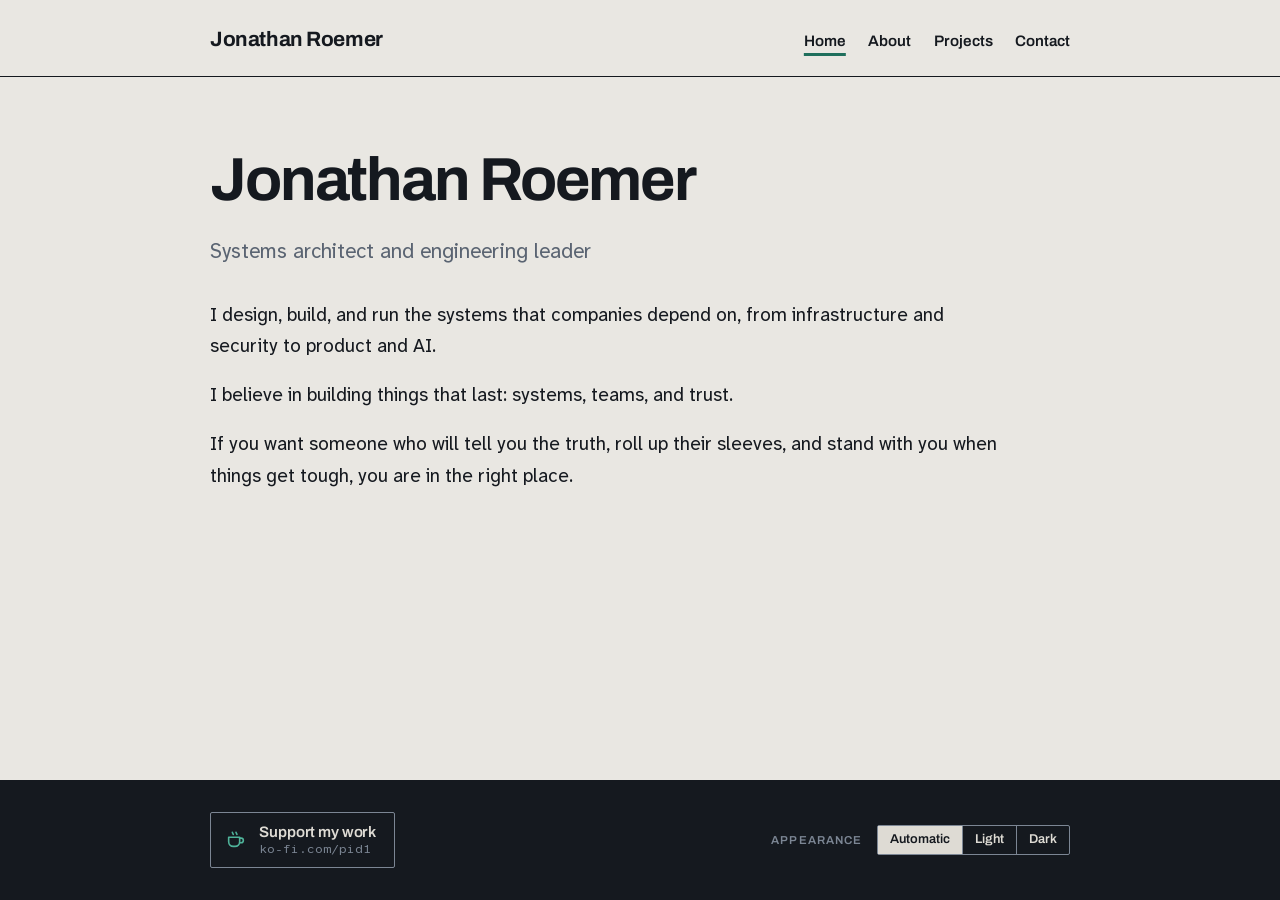
==== commit 93db9efd: "Solar-terrestrial data on the contact page only It sits with the amateur radio details there. Other " ====
--- a/index.html
+++ b/index.html
@@ -56,19 +56,6 @@
           right place.
         </p>
       </main>
-      <aside class="solar-widget">
-        <!-- Informational link to a third party; the host redirects to HTTPS. -->
-        <!-- nosemgrep: html.security.plaintext-http-link.plaintext-http-link -->
-        <a href="http://www.hamqsl.com/solar.html">
-          <img
-            src="http://www.hamqsl.com/solarn0nbh.php"
-            width="155"
-            height="530"
-            title="Click to add Solar-Terrestrial Data to your website!"
-            alt="Solar-Terrestrial Data"
-          />
-        </a>
-      </aside>
     </div>
     <footer class="site-footer">
       <div class="wrap footer-inner">
--- a/style.css
+++ b/style.css
@@ -349,8 +349,10 @@
   max-width: 100%;
 }
 
+/* Only the contact page carries the widget; the second column exists only
+   where it does. */
 @media (min-width: 900px) {
-  .content-wrap {
+  .content-wrap:has(.solar-widget) {
     grid-template-columns: minmax(0, 1fr) 155px;
   }
 }
